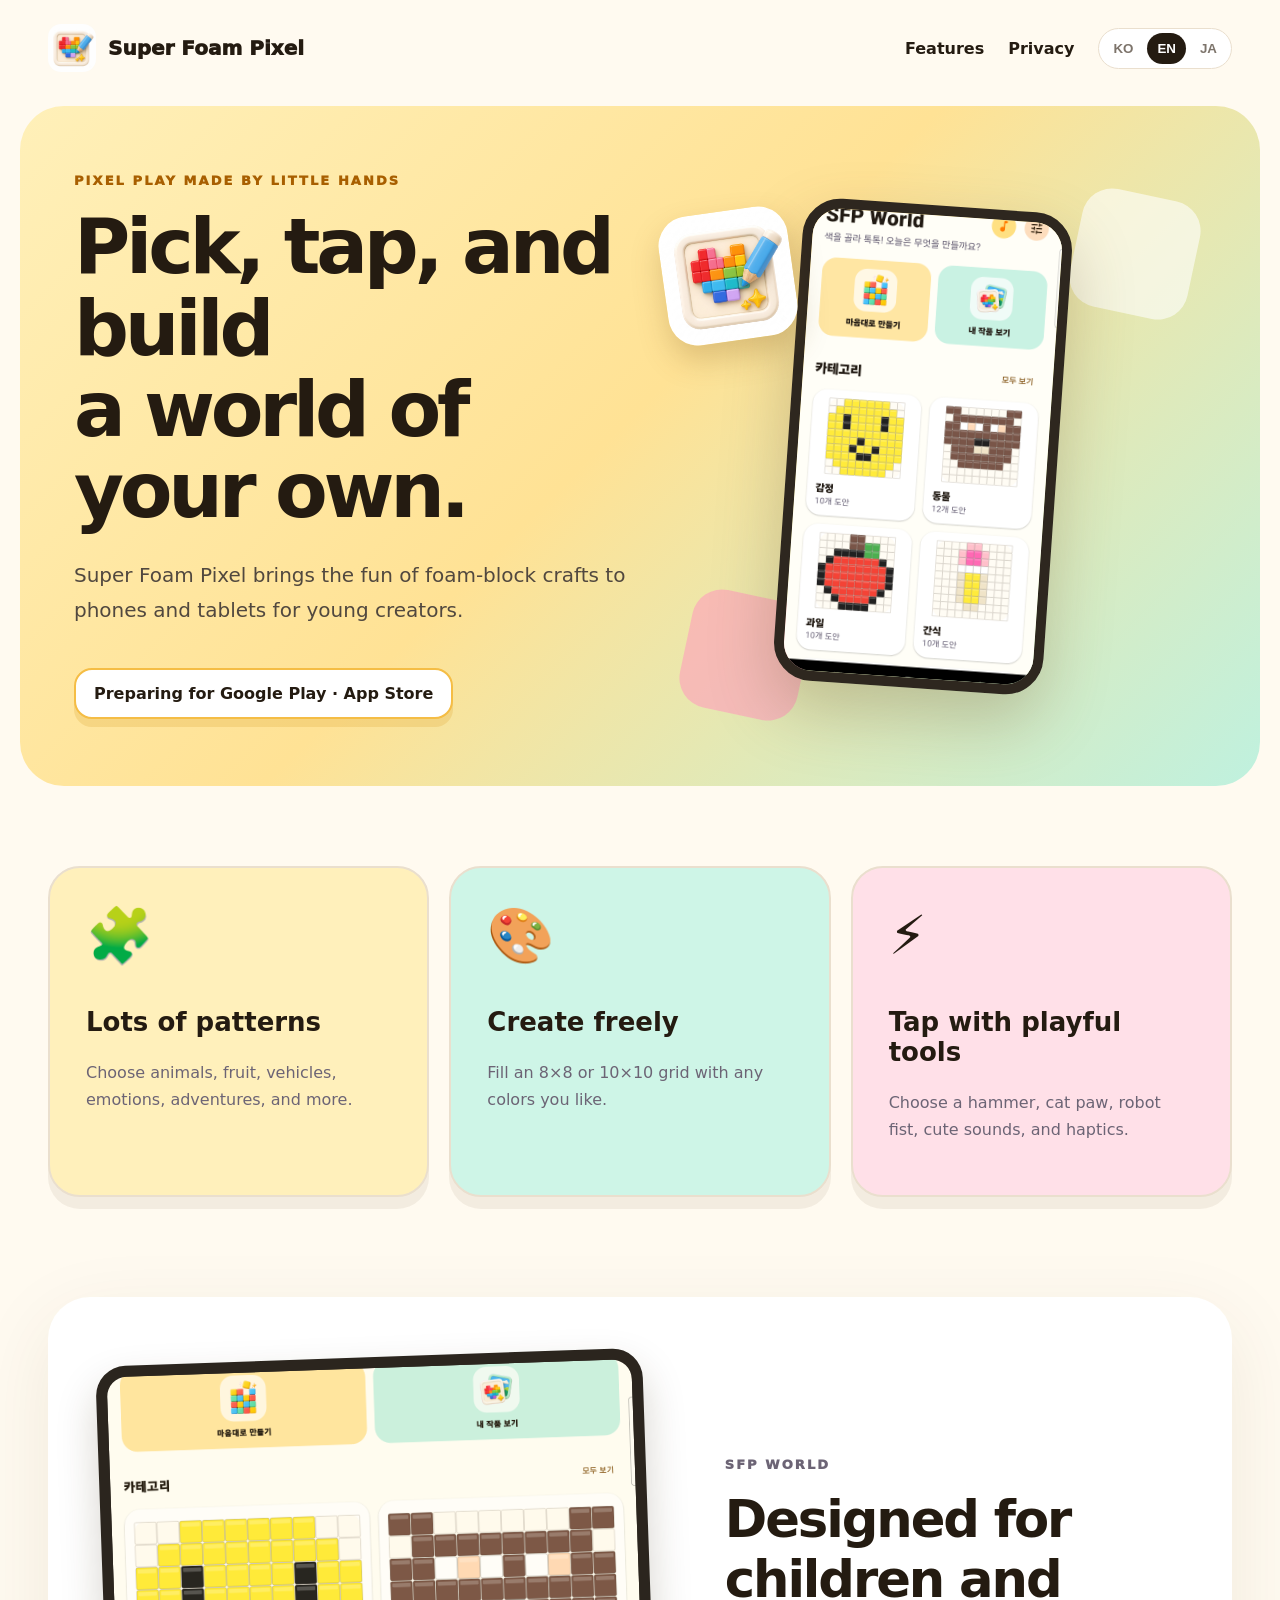
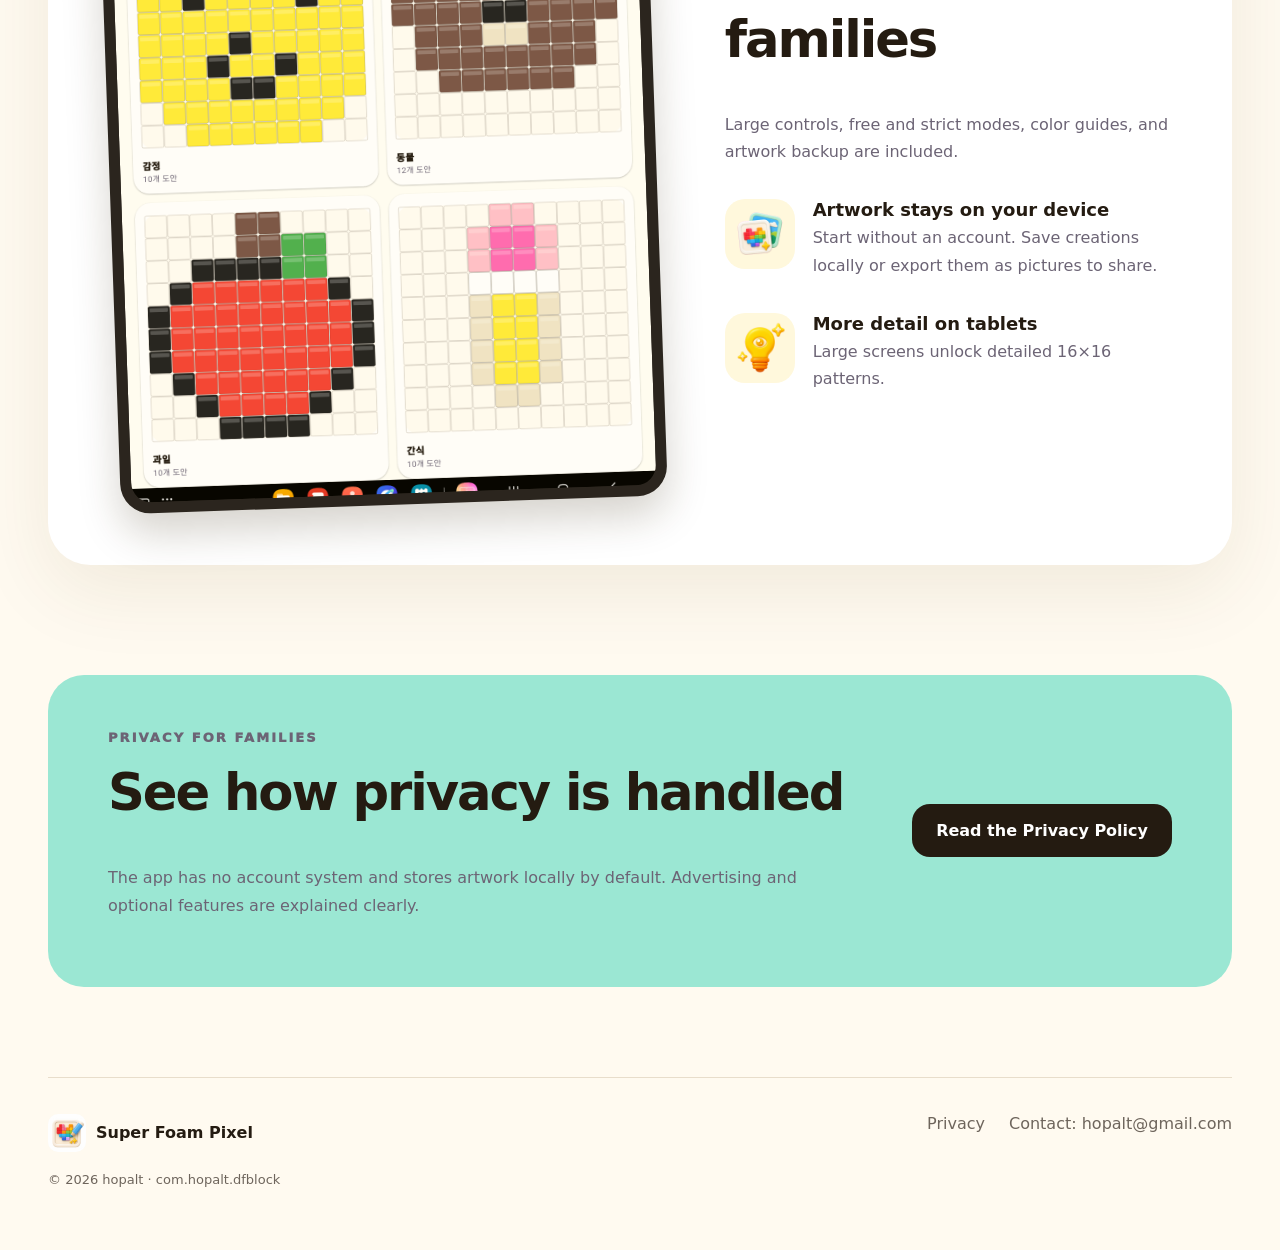
==== index.html @ 06f4672a "Add Super Foam Pixel static website" ====
<!doctype html>
<html lang="ko">
<head>
  <meta charset="utf-8">
  <meta name="viewport" content="width=device-width, initial-scale=1">
  <meta name="description" content="Super Foam Pixel - 아이를 위한 알록달록 픽셀 블록 놀이">
  <meta property="og:title" content="Super Foam Pixel">
  <meta property="og:description" content="Pick colors, tap blocks, and build your own pixel world.">
  <meta property="og:image" content="og.png">
  <title>Super Foam Pixel | SFP World</title>
  <link rel="icon" href="assets/app-icon.png">
  <link rel="stylesheet" href="styles.css">
  <script src="translations.js" defer></script>
  <script src="app.js" defer></script>
</head>
<body data-page="home">
  <header class="site-header">
    <a class="brand" href="#top" aria-label="Super Foam Pixel home"><img src="assets/app-icon.png" alt=""><span>Super Foam Pixel</span></a>
    <nav><a href="#features" data-i18n="navFeatures"></a><a class="privacy-link" href="privacy/" data-i18n="navPrivacy"></a><div class="language-picker" aria-label="Language"><button data-lang="ko">KO</button><button data-lang="en">EN</button><button data-lang="ja">JA</button></div></nav>
  </header>
  <main>
    <section class="hero" id="top">
      <div class="hero-copy"><p class="eyebrow" data-i18n="eyebrow"></p><h1 data-i18n="title"></h1><p class="hero-intro" data-i18n="intro"></p><div class="coming-soon" data-i18n="coming"></div></div>
      <div class="hero-art" aria-label="Super Foam Pixel app preview"><div class="pixel-cloud cloud-one"></div><div class="pixel-cloud cloud-two"></div><img class="phone-shot" src="assets/app-home-phone.png" alt="Super Foam Pixel home screen"><img class="hero-icon" src="assets/app-icon.png" alt=""></div>
    </section>
    <section class="features" id="features">
      <article class="feature-card yellow"><span>🧩</span><h2 data-i18n="templates"></h2><p data-i18n="templatesBody"></p></article>
      <article class="feature-card mint"><span>🎨</span><h2 data-i18n="free"></h2><p data-i18n="freeBody"></p></article>
      <article class="feature-card pink"><span>⚡</span><h2 data-i18n="impact"></h2><p data-i18n="impactBody"></p></article>
    </section>
    <section class="family-section">
      <div class="tablet-frame"><img src="assets/app-home-tablet.png" alt="Super Foam Pixel tablet home screen"></div>
      <div class="family-copy"><p class="eyebrow">SFP WORLD</p><h2 data-i18n="family"></h2><p data-i18n="familyBody"></p><div class="mini-features"><article><img src="assets/gallery.png" alt=""><div><h3 data-i18n="local"></h3><p data-i18n="localBody"></p></div></article><article><img src="assets/hint.png" alt=""><div><h3 data-i18n="tablet"></h3><p data-i18n="tabletBody"></p></div></article></div></div>
    </section>
    <section class="privacy-card"><div><p class="eyebrow">PRIVACY FOR FAMILIES</p><h2 data-i18n="privacy"></h2><p data-i18n="privacyBody"></p></div><a class="primary-button privacy-link" href="privacy/" data-i18n="privacyButton"></a></section>
  </main>
  <footer><div class="footer-brand"><img src="assets/app-icon.png" alt=""><strong>Super Foam Pixel</strong></div><div><a class="privacy-link" href="privacy/" data-i18n="navPrivacy"></a><a href="mailto:hopalt@gmail.com"><span data-i18n="contact"></span>: hopalt@gmail.com</a></div><p>© 2026 hopalt · com.hopalt.dfblock</p></footer>
</body>
</html>
---- styles.css ----
:root{--ink:#241b11;--muted:#6c6475;--cream:#fffaf0;--mint:#9be7d3}*{box-sizing:border-box}html{scroll-behavior:smooth}body{margin:0;color:var(--ink);background:var(--cream);font-family:ui-rounded,"SF Pro Rounded","Apple SD Gothic Neo","Noto Sans KR","Noto Sans JP",system-ui,sans-serif}a{color:inherit;text-decoration:none}.site-header,.policy-header{max-width:1240px;margin:auto;padding:24px 28px;display:flex;align-items:center;justify-content:space-between;gap:24px}.brand{display:flex;align-items:center;gap:12px;font-weight:950;font-size:20px}.brand img{width:48px;height:48px;border-radius:13px}nav{display:flex;align-items:center;gap:24px;font-weight:750}.language-picker{display:flex;gap:4px;background:#fff;padding:4px;border:1px solid #eadfce;border-radius:999px}.language-picker button{border:0;background:transparent;padding:8px 10px;border-radius:999px;font-weight:850;cursor:pointer;color:#7d746b}.language-picker button.active{background:var(--ink);color:#fff}.hero{max-width:1240px;margin:10px auto 80px;min-height:640px;padding:60px 54px;display:grid;grid-template-columns:1fr 1fr;align-items:center;border-radius:44px;overflow:hidden;background:linear-gradient(135deg,#fff0b9 0%,#ffe295 48%,#bff1df 100%);position:relative}.hero-copy{z-index:2}.eyebrow{color:#a85f00;font-size:13px;letter-spacing:.16em;font-weight:950;text-transform:uppercase}h1,h2,h3,p{margin-top:0}.hero h1{white-space:pre-line;font-size:clamp(44px,6vw,78px);line-height:1.06;letter-spacing:-.055em;margin:18px 0 26px}.hero-intro{max-width:600px;font-size:20px;line-height:1.75;color:#51483f}.coming-soon{display:inline-flex;margin-top:20px;padding:14px 18px;background:#fff;border:2px solid #f5bd45;border-radius:18px;font-weight:850;box-shadow:0 8px 0 #e4b54c55}.hero-art{height:560px;position:relative;display:flex;justify-content:center;align-items:center}.phone-shot{width:270px;max-height:545px;object-fit:cover;object-position:top;border:10px solid #2e271f;border-radius:38px;box-shadow:0 28px 65px #654a2745;transform:rotate(4deg);z-index:2}.hero-icon{width:130px;height:130px;border-radius:30px;position:absolute;left:4%;top:8%;z-index:3;box-shadow:0 15px 30px #7b561f40;transform:rotate(-8deg)}.pixel-cloud{position:absolute;width:120px;height:120px;background:#fff9;border-radius:30px;transform:rotate(12deg)}.cloud-one{right:2%;top:5%}.cloud-two{left:8%;bottom:2%;background:#ff9ebc99}.features{max-width:1240px;margin:0 auto 100px;padding:0 28px;display:grid;grid-template-columns:repeat(3,1fr);gap:20px}.feature-card{min-height:300px;padding:36px;border-radius:32px;border:2px solid #eadfce;box-shadow:0 12px 0 #5f482013}.feature-card span{font-size:54px;display:block;margin-bottom:40px}.feature-card h2{font-size:26px}.feature-card p,.family-copy>p,.mini-features p,.privacy-card p{color:var(--muted);line-height:1.7}.feature-card.yellow{background:#fff0bb}.feature-card.mint{background:#cef5e7}.feature-card.pink{background:#ffe0e8}.family-section{max-width:1184px;margin:0 auto 110px;padding:60px;background:#fff;border-radius:42px;display:grid;grid-template-columns:1.1fr .9fr;gap:70px;align-items:center;box-shadow:0 24px 80px #50390c16}.tablet-frame{background:#2b251e;border-radius:30px;padding:11px;transform:rotate(-2deg);box-shadow:0 20px 40px #39291035}.tablet-frame img{display:block;width:100%;border-radius:20px}.family-copy h2,.privacy-card h2{font-size:clamp(34px,4vw,54px);letter-spacing:-.04em}.mini-features{margin-top:34px;display:grid;gap:18px}.mini-features article{display:flex;gap:18px;align-items:flex-start}.mini-features img{width:70px;height:70px;object-fit:contain;background:#fff8dc;border-radius:20px;padding:7px}.mini-features h3{margin-bottom:4px;font-size:18px}.privacy-card{max-width:1184px;margin:0 auto 90px;padding:52px 60px;border-radius:36px;background:var(--mint);display:flex;align-items:center;justify-content:space-between;gap:50px}.privacy-card>div{max-width:760px}.primary-button{flex:none;padding:17px 24px;border-radius:18px;background:var(--ink);color:#fff;font-weight:900}footer{max-width:1184px;margin:auto;border-top:1px solid #e8ddcb;padding:36px 0 50px;display:grid;grid-template-columns:1fr auto;gap:20px;color:#6e655c}footer>div:nth-child(2){display:flex;gap:24px}footer>p{grid-column:1/-1;font-size:13px}.footer-brand{display:flex;align-items:center;gap:10px;color:var(--ink)}.footer-brand img{width:38px;height:38px;border-radius:10px}.policy-page{min-height:100vh;background:linear-gradient(180deg,#fff5d1 0,#fffaf0 380px)}.policy-header{border-bottom:1px solid #eadfce}.policy-document{max-width:860px;margin:60px auto 100px;padding:64px;background:#fff;border-radius:36px;box-shadow:0 24px 80px #50390c15}.policy-document h1{font-size:52px;letter-spacing:-.04em;margin:12px 0}.effective{color:#8a8178}.policy-intro{font-size:18px;line-height:1.8;padding:24px;border-radius:20px;background:#fff5cf}.policy-document section{padding:25px 0;border-bottom:1px solid #eee6dc}.policy-document section h2{font-size:22px}.policy-document section p{line-height:1.85;color:#554d45}.back-link{display:inline-block;margin-bottom:34px;font-weight:800}.contact-box{margin-top:32px;padding:22px;border-radius:18px;background:#d8f7ec;line-height:1.8}@media(max-width:800px){.site-header{align-items:flex-start}.site-header nav>a{display:none}.brand span{font-size:16px}.hero{margin:0 14px 60px;padding:42px 26px;grid-template-columns:1fr}.hero-art{height:470px}.hero-icon{width:92px;height:92px}.features{grid-template-columns:1fr}.family-section{margin:0 14px 70px;padding:28px;grid-template-columns:1fr}.privacy-card{margin:0 14px 70px;padding:34px;display:block}.primary-button{display:inline-block;margin-top:18px}footer{margin:0 22px;grid-template-columns:1fr}footer>div:nth-child(2){flex-direction:column;gap:10px}.policy-document{margin:30px 14px;padding:28px}.policy-document h1{font-size:38px}.policy-header{padding:18px 16px}}
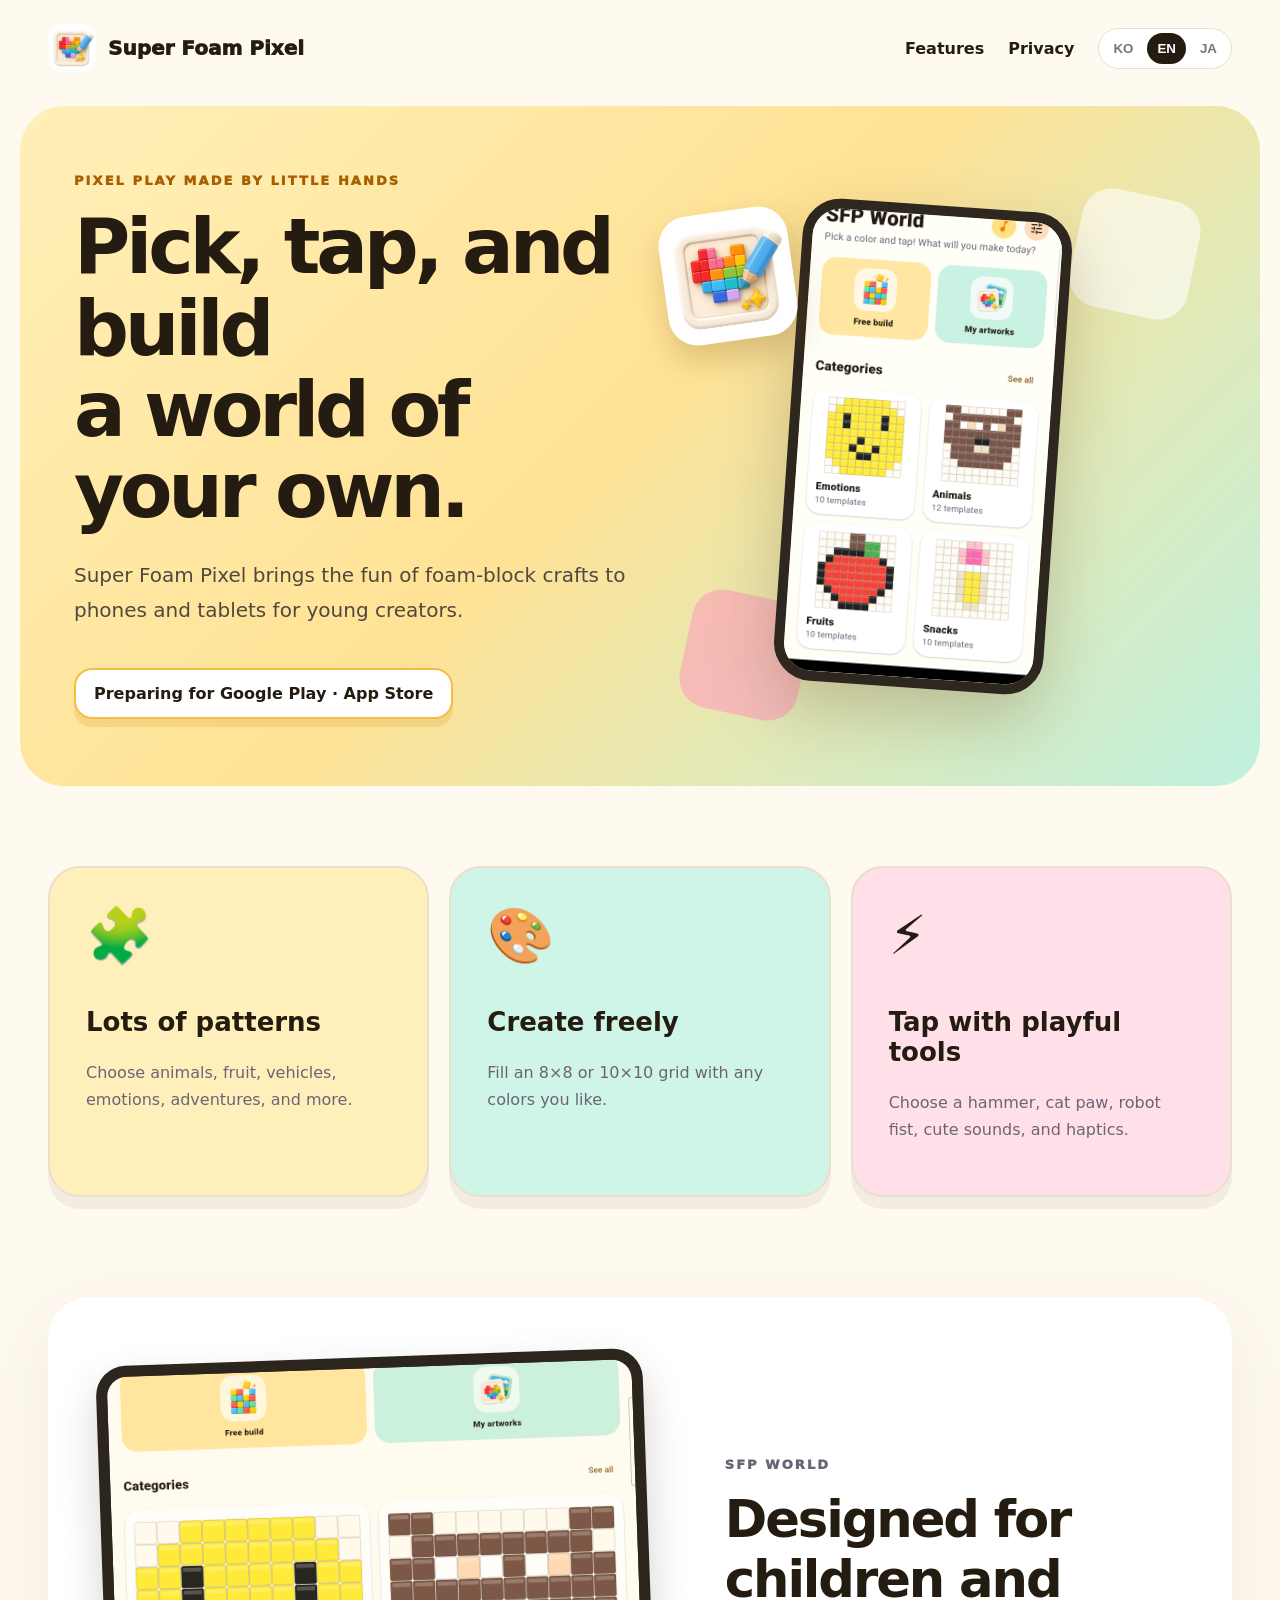
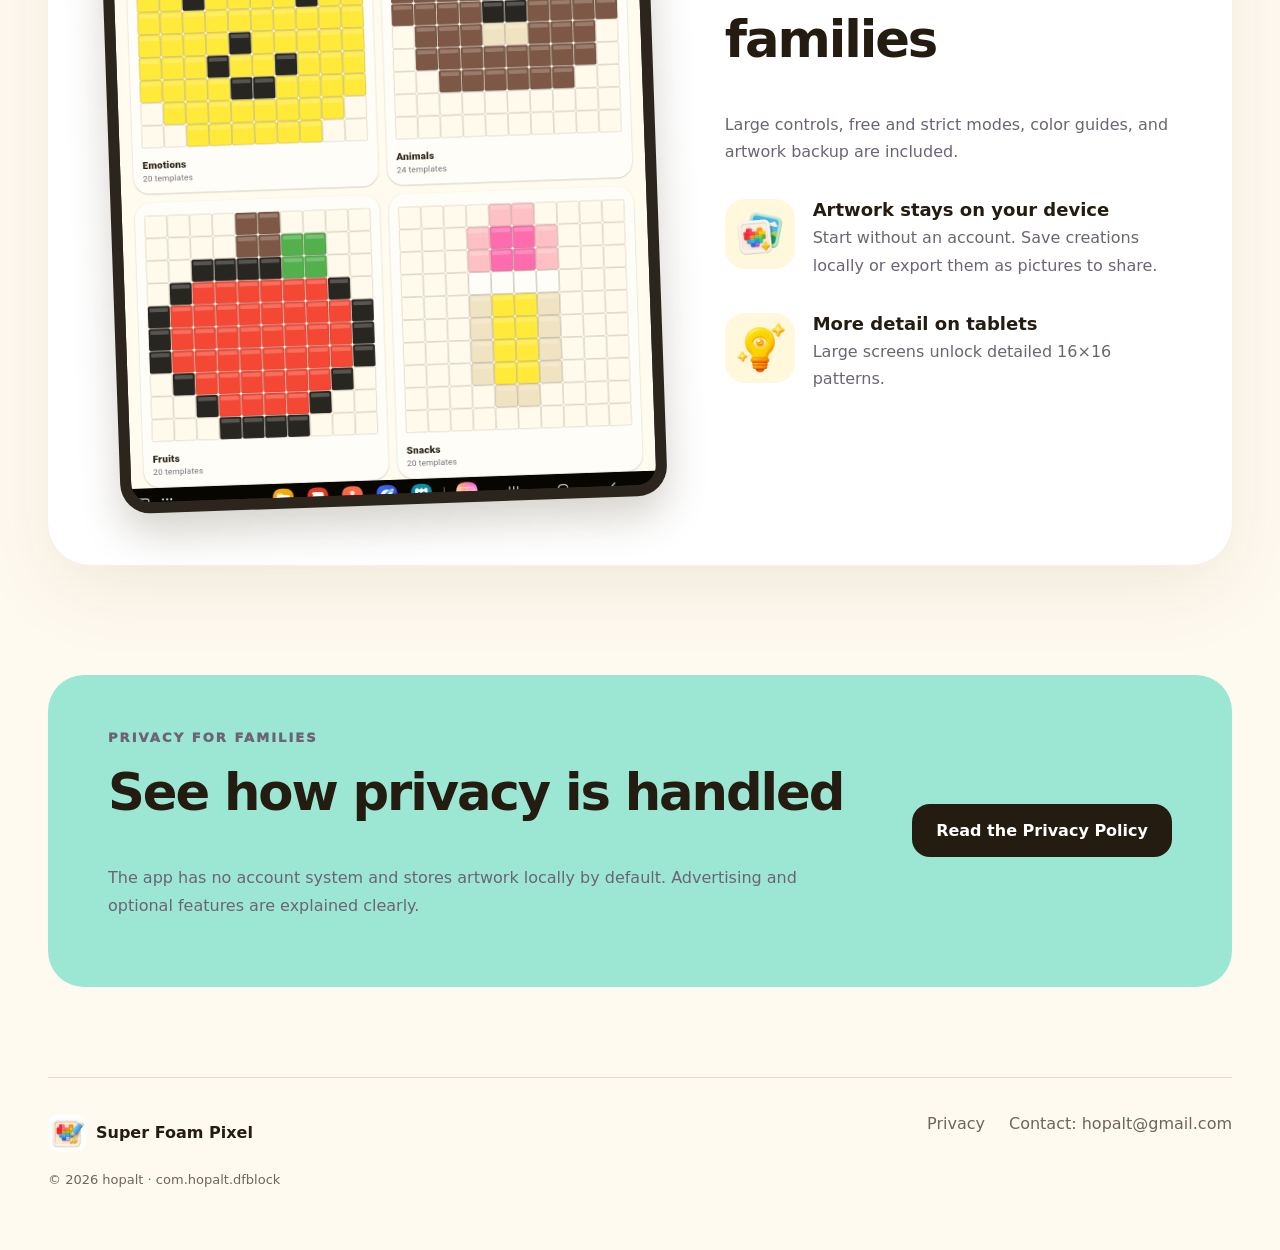
==== commit 995d0b00: "Add localized app previews" ====
--- a/index.html
+++ b/index.html
@@ -21,7 +21,7 @@
   <main>
     <section class="hero" id="top">
       <div class="hero-copy"><p class="eyebrow" data-i18n="eyebrow"></p><h1 data-i18n="title"></h1><p class="hero-intro" data-i18n="intro"></p><div class="coming-soon" data-i18n="coming"></div></div>
-      <div class="hero-art" aria-label="Super Foam Pixel app preview"><div class="pixel-cloud cloud-one"></div><div class="pixel-cloud cloud-two"></div><img class="phone-shot" src="assets/app-home-phone.png" alt="Super Foam Pixel home screen"><img class="hero-icon" src="assets/app-icon.png" alt=""></div>
+      <div class="hero-art" aria-label="Super Foam Pixel app preview"><div class="pixel-cloud cloud-one"></div><div class="pixel-cloud cloud-two"></div><img id="phone-preview" class="phone-shot" src="assets/app-home-phone-ko.png" alt="Super Foam Pixel home screen"><img class="hero-icon" src="assets/app-icon.png" alt=""></div>
     </section>
     <section class="features" id="features">
       <article class="feature-card yellow"><span>🧩</span><h2 data-i18n="templates"></h2><p data-i18n="templatesBody"></p></article>
@@ -29,7 +29,7 @@
       <article class="feature-card pink"><span>⚡</span><h2 data-i18n="impact"></h2><p data-i18n="impactBody"></p></article>
     </section>
     <section class="family-section">
-      <div class="tablet-frame"><img src="assets/app-home-tablet.png" alt="Super Foam Pixel tablet home screen"></div>
+      <div class="tablet-frame"><img id="tablet-preview" src="assets/app-home-tablet-ko.png" alt="Super Foam Pixel tablet home screen"></div>
       <div class="family-copy"><p class="eyebrow">SFP WORLD</p><h2 data-i18n="family"></h2><p data-i18n="familyBody"></p><div class="mini-features"><article><img src="assets/gallery.png" alt=""><div><h3 data-i18n="local"></h3><p data-i18n="localBody"></p></div></article><article><img src="assets/hint.png" alt=""><div><h3 data-i18n="tablet"></h3><p data-i18n="tabletBody"></p></div></article></div></div>
     </section>
     <section class="privacy-card"><div><p class="eyebrow">PRIVACY FOR FAMILIES</p><h2 data-i18n="privacy"></h2><p data-i18n="privacyBody"></p></div><a class="primary-button privacy-link" href="privacy/" data-i18n="privacyButton"></a></section>
--- a/styles.css
+++ b/styles.css
@@ -1 +1 @@
-:root{--ink:#241b11;--muted:#6c6475;--cream:#fffaf0;--mint:#9be7d3}*{box-sizing:border-box}html{scroll-behavior:smooth}body{margin:0;color:var(--ink);background:var(--cream);font-family:ui-rounded,"SF Pro Rounded","Apple SD Gothic Neo","Noto Sans KR","Noto Sans JP",system-ui,sans-serif}a{color:inherit;text-decoration:none}.site-header,.policy-header{max-width:1240px;margin:auto;padding:24px 28px;display:flex;align-items:center;justify-content:space-between;gap:24px}.brand{display:flex;align-items:center;gap:12px;font-weight:950;font-size:20px}.brand img{width:48px;height:48px;border-radius:13px}nav{display:flex;align-items:center;gap:24px;font-weight:750}.language-picker{display:flex;gap:4px;background:#fff;padding:4px;border:1px solid #eadfce;border-radius:999px}.language-picker button{border:0;background:transparent;padding:8px 10px;border-radius:999px;font-weight:850;cursor:pointer;color:#7d746b}.language-picker button.active{background:var(--ink);color:#fff}.hero{max-width:1240px;margin:10px auto 80px;min-height:640px;padding:60px 54px;display:grid;grid-template-columns:1fr 1fr;align-items:center;border-radius:44px;overflow:hidden;background:linear-gradient(135deg,#fff0b9 0%,#ffe295 48%,#bff1df 100%);position:relative}.hero-copy{z-index:2}.eyebrow{color:#a85f00;font-size:13px;letter-spacing:.16em;font-weight:950;text-transform:uppercase}h1,h2,h3,p{margin-top:0}.hero h1{white-space:pre-line;font-size:clamp(44px,6vw,78px);line-height:1.06;letter-spacing:-.055em;margin:18px 0 26px}.hero-intro{max-width:600px;font-size:20px;line-height:1.75;color:#51483f}.coming-soon{display:inline-flex;margin-top:20px;padding:14px 18px;background:#fff;border:2px solid #f5bd45;border-radius:18px;font-weight:850;box-shadow:0 8px 0 #e4b54c55}.hero-art{height:560px;position:relative;display:flex;justify-content:center;align-items:center}.phone-shot{width:270px;max-height:545px;object-fit:cover;object-position:top;border:10px solid #2e271f;border-radius:38px;box-shadow:0 28px 65px #654a2745;transform:rotate(4deg);z-index:2}.hero-icon{width:130px;height:130px;border-radius:30px;position:absolute;left:4%;top:8%;z-index:3;box-shadow:0 15px 30px #7b561f40;transform:rotate(-8deg)}.pixel-cloud{position:absolute;width:120px;height:120px;background:#fff9;border-radius:30px;transform:rotate(12deg)}.cloud-one{right:2%;top:5%}.cloud-two{left:8%;bottom:2%;background:#ff9ebc99}.features{max-width:1240px;margin:0 auto 100px;padding:0 28px;display:grid;grid-template-columns:repeat(3,1fr);gap:20px}.feature-card{min-height:300px;padding:36px;border-radius:32px;border:2px solid #eadfce;box-shadow:0 12px 0 #5f482013}.feature-card span{font-size:54px;display:block;margin-bottom:40px}.feature-card h2{font-size:26px}.feature-card p,.family-copy>p,.mini-features p,.privacy-card p{color:var(--muted);line-height:1.7}.feature-card.yellow{background:#fff0bb}.feature-card.mint{background:#cef5e7}.feature-card.pink{background:#ffe0e8}.family-section{max-width:1184px;margin:0 auto 110px;padding:60px;background:#fff;border-radius:42px;display:grid;grid-template-columns:1.1fr .9fr;gap:70px;align-items:center;box-shadow:0 24px 80px #50390c16}.tablet-frame{background:#2b251e;border-radius:30px;padding:11px;transform:rotate(-2deg);box-shadow:0 20px 40px #39291035}.tablet-frame img{display:block;width:100%;border-radius:20px}.family-copy h2,.privacy-card h2{font-size:clamp(34px,4vw,54px);letter-spacing:-.04em}.mini-features{margin-top:34px;display:grid;gap:18px}.mini-features article{display:flex;gap:18px;align-items:flex-start}.mini-features img{width:70px;height:70px;object-fit:contain;background:#fff8dc;border-radius:20px;padding:7px}.mini-features h3{margin-bottom:4px;font-size:18px}.privacy-card{max-width:1184px;margin:0 auto 90px;padding:52px 60px;border-radius:36px;background:var(--mint);display:flex;align-items:center;justify-content:space-between;gap:50px}.privacy-card>div{max-width:760px}.primary-button{flex:none;padding:17px 24px;border-radius:18px;background:var(--ink);color:#fff;font-weight:900}footer{max-width:1184px;margin:auto;border-top:1px solid #e8ddcb;padding:36px 0 50px;display:grid;grid-template-columns:1fr auto;gap:20px;color:#6e655c}footer>div:nth-child(2){display:flex;gap:24px}footer>p{grid-column:1/-1;font-size:13px}.footer-brand{display:flex;align-items:center;gap:10px;color:var(--ink)}.footer-brand img{width:38px;height:38px;border-radius:10px}.policy-page{min-height:100vh;background:linear-gradient(180deg,#fff5d1 0,#fffaf0 380px)}.policy-header{border-bottom:1px solid #eadfce}.policy-document{max-width:860px;margin:60px auto 100px;padding:64px;background:#fff;border-radius:36px;box-shadow:0 24px 80px #50390c15}.policy-document h1{font-size:52px;letter-spacing:-.04em;margin:12px 0}.effective{color:#8a8178}.policy-intro{font-size:18px;line-height:1.8;padding:24px;border-radius:20px;background:#fff5cf}.policy-document section{padding:25px 0;border-bottom:1px solid #eee6dc}.policy-document section h2{font-size:22px}.policy-document section p{line-height:1.85;color:#554d45}.back-link{display:inline-block;margin-bottom:34px;font-weight:800}.contact-box{margin-top:32px;padding:22px;border-radius:18px;background:#d8f7ec;line-height:1.8}@media(max-width:800px){.site-header{align-items:flex-start}.site-header nav>a{display:none}.brand span{font-size:16px}.hero{margin:0 14px 60px;padding:42px 26px;grid-template-columns:1fr}.hero-art{height:470px}.hero-icon{width:92px;height:92px}.features{grid-template-columns:1fr}.family-section{margin:0 14px 70px;padding:28px;grid-template-columns:1fr}.privacy-card{margin:0 14px 70px;padding:34px;display:block}.primary-button{display:inline-block;margin-top:18px}footer{margin:0 22px;grid-template-columns:1fr}footer>div:nth-child(2){flex-direction:column;gap:10px}.policy-document{margin:30px 14px;padding:28px}.policy-document h1{font-size:38px}.policy-header{padding:18px 16px}}
+:root{--ink:#241b11;--muted:#6c6475;--cream:#fffaf0;--mint:#9be7d3}*{box-sizing:border-box}html{scroll-behavior:smooth}body{margin:0;color:var(--ink);background:var(--cream);font-family:ui-rounded,"SF Pro Rounded","Apple SD Gothic Neo","Noto Sans KR","Noto Sans JP",system-ui,sans-serif}a{color:inherit;text-decoration:none}.site-header,.policy-header{max-width:1240px;margin:auto;padding:24px 28px;display:flex;align-items:center;justify-content:space-between;gap:24px}.brand{display:flex;align-items:center;gap:12px;font-weight:950;font-size:20px}.brand img{width:48px;height:48px;border-radius:13px}nav{display:flex;align-items:center;gap:24px;font-weight:750}.language-picker{display:flex;gap:4px;background:#fff;padding:4px;border:1px solid #eadfce;border-radius:999px}.language-picker button{border:0;background:transparent;padding:8px 10px;border-radius:999px;font-weight:850;cursor:pointer;color:#7d746b}.language-picker button.active{background:var(--ink);color:#fff}.hero{max-width:1240px;margin:10px auto 80px;min-height:640px;padding:60px 54px;display:grid;grid-template-columns:1fr 1fr;align-items:center;border-radius:44px;overflow:hidden;background:linear-gradient(135deg,#fff0b9 0%,#ffe295 48%,#bff1df 100%);position:relative}.hero-copy{z-index:2}.eyebrow{color:#a85f00;font-size:13px;letter-spacing:.16em;font-weight:950;text-transform:uppercase}h1,h2,h3,p{margin-top:0}.hero h1{white-space:pre-line;font-size:clamp(44px,6vw,78px);line-height:1.06;letter-spacing:-.055em;margin:18px 0 26px}html[lang=ja] .hero h1{font-size:clamp(42px,4.6vw,60px);line-height:1.12;letter-spacing:-.04em}.hero-intro{max-width:600px;font-size:20px;line-height:1.75;color:#51483f}.coming-soon{display:inline-flex;margin-top:20px;padding:14px 18px;background:#fff;border:2px solid #f5bd45;border-radius:18px;font-weight:850;box-shadow:0 8px 0 #e4b54c55}.hero-art{height:560px;position:relative;display:flex;justify-content:center;align-items:center}.phone-shot{width:270px;max-height:545px;object-fit:cover;object-position:top;border:10px solid #2e271f;border-radius:38px;box-shadow:0 28px 65px #654a2745;transform:rotate(4deg);z-index:2}.hero-icon{width:130px;height:130px;border-radius:30px;position:absolute;left:4%;top:8%;z-index:3;box-shadow:0 15px 30px #7b561f40;transform:rotate(-8deg)}.pixel-cloud{position:absolute;width:120px;height:120px;background:#fff9;border-radius:30px;transform:rotate(12deg)}.cloud-one{right:2%;top:5%}.cloud-two{left:8%;bottom:2%;background:#ff9ebc99}.features{max-width:1240px;margin:0 auto 100px;padding:0 28px;display:grid;grid-template-columns:repeat(3,1fr);gap:20px}.feature-card{min-height:300px;padding:36px;border-radius:32px;border:2px solid #eadfce;box-shadow:0 12px 0 #5f482013}.feature-card span{font-size:54px;display:block;margin-bottom:40px}.feature-card h2{font-size:26px}.feature-card p,.family-copy>p,.mini-features p,.privacy-card p{color:var(--muted);line-height:1.7}.feature-card.yellow{background:#fff0bb}.feature-card.mint{background:#cef5e7}.feature-card.pink{background:#ffe0e8}.family-section{max-width:1184px;margin:0 auto 110px;padding:60px;background:#fff;border-radius:42px;display:grid;grid-template-columns:1.1fr .9fr;gap:70px;align-items:center;box-shadow:0 24px 80px #50390c16}.tablet-frame{background:#2b251e;border-radius:30px;padding:11px;transform:rotate(-2deg);box-shadow:0 20px 40px #39291035}.tablet-frame img{display:block;width:100%;border-radius:20px}.family-copy h2,.privacy-card h2{font-size:clamp(34px,4vw,54px);letter-spacing:-.04em}.mini-features{margin-top:34px;display:grid;gap:18px}.mini-features article{display:flex;gap:18px;align-items:flex-start}.mini-features img{width:70px;height:70px;object-fit:contain;background:#fff8dc;border-radius:20px;padding:7px}.mini-features h3{margin-bottom:4px;font-size:18px}.privacy-card{max-width:1184px;margin:0 auto 90px;padding:52px 60px;border-radius:36px;background:var(--mint);display:flex;align-items:center;justify-content:space-between;gap:50px}.privacy-card>div{max-width:760px}.primary-button{flex:none;padding:17px 24px;border-radius:18px;background:var(--ink);color:#fff;font-weight:900}footer{max-width:1184px;margin:auto;border-top:1px solid #e8ddcb;padding:36px 0 50px;display:grid;grid-template-columns:1fr auto;gap:20px;color:#6e655c}footer>div:nth-child(2){display:flex;gap:24px}footer>p{grid-column:1/-1;font-size:13px}.footer-brand{display:flex;align-items:center;gap:10px;color:var(--ink)}.footer-brand img{width:38px;height:38px;border-radius:10px}.policy-page{min-height:100vh;background:linear-gradient(180deg,#fff5d1 0,#fffaf0 380px)}.policy-header{border-bottom:1px solid #eadfce}.policy-document{max-width:860px;margin:60px auto 100px;padding:64px;background:#fff;border-radius:36px;box-shadow:0 24px 80px #50390c15}.policy-document h1{font-size:52px;letter-spacing:-.04em;margin:12px 0}.effective{color:#8a8178}.policy-intro{font-size:18px;line-height:1.8;padding:24px;border-radius:20px;background:#fff5cf}.policy-document section{padding:25px 0;border-bottom:1px solid #eee6dc}.policy-document section h2{font-size:22px}.policy-document section p{line-height:1.85;color:#554d45}.back-link{display:inline-block;margin-bottom:34px;font-weight:800}.contact-box{margin-top:32px;padding:22px;border-radius:18px;background:#d8f7ec;line-height:1.8}@media(max-width:800px){.site-header{align-items:flex-start}.site-header nav>a{display:none}.brand span{font-size:16px}.hero{margin:0 14px 60px;padding:42px 26px;grid-template-columns:1fr}.hero-art{height:470px}.hero-icon{width:92px;height:92px}.features{grid-template-columns:1fr}.family-section{margin:0 14px 70px;padding:28px;grid-template-columns:1fr}.privacy-card{margin:0 14px 70px;padding:34px;display:block}.primary-button{display:inline-block;margin-top:18px}footer{margin:0 22px;grid-template-columns:1fr}footer>div:nth-child(2){flex-direction:column;gap:10px}.policy-document{margin:30px 14px;padding:28px}.policy-document h1{font-size:38px}.policy-header{padding:18px 16px}}
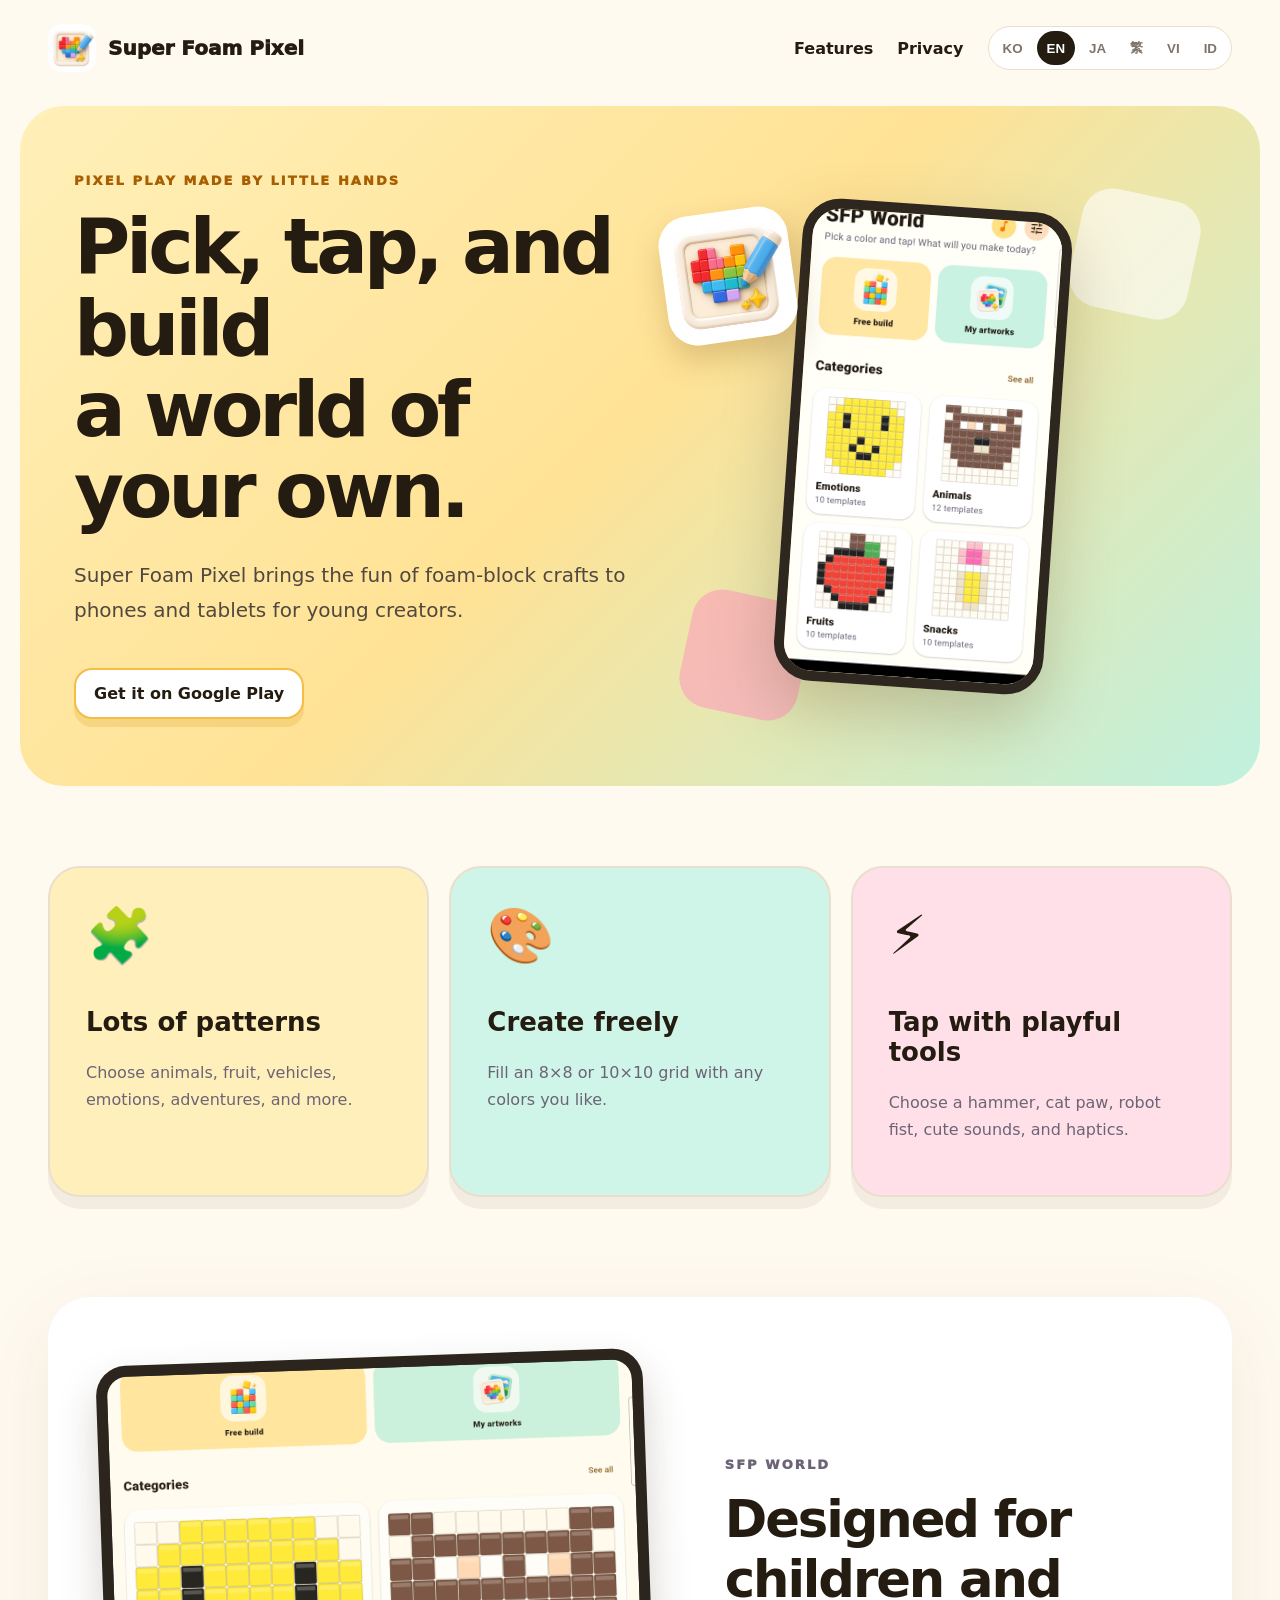
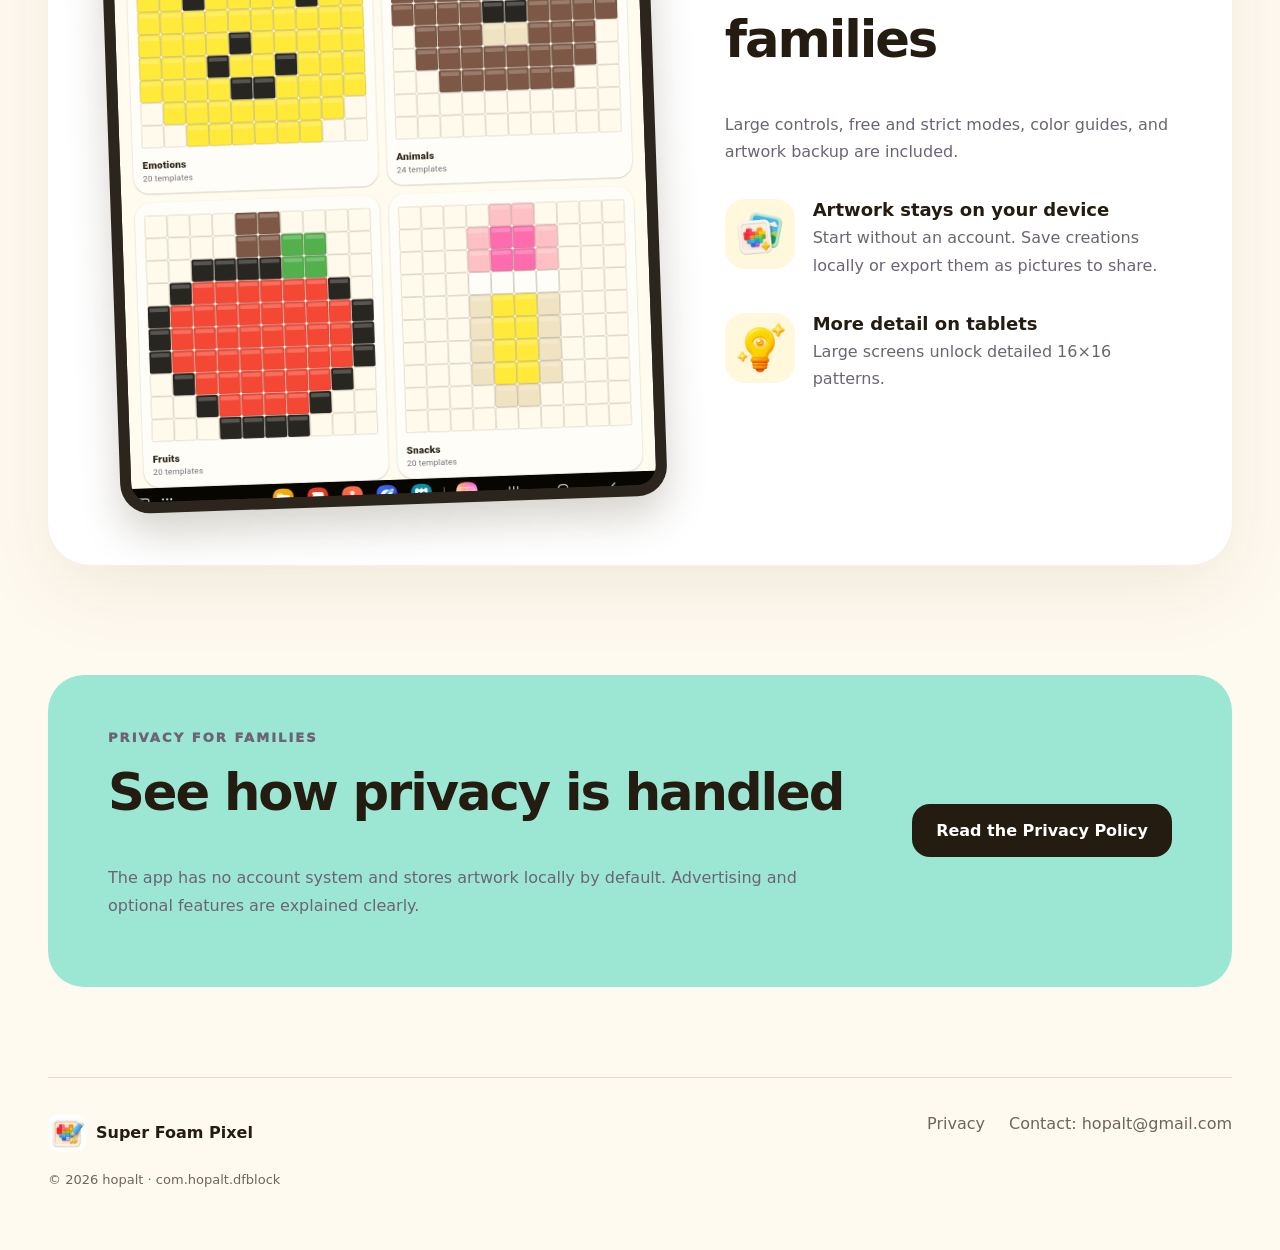
==== commit 2b314d5f: "Update multilingual site for Google Play launch" ====
--- a/index.html
+++ b/index.html
@@ -10,17 +10,18 @@
   <title>Super Foam Pixel | SFP World</title>
   <link rel="icon" href="assets/app-icon.png">
   <link rel="stylesheet" href="styles.css">
+  <link rel="stylesheet" href="language-picker.css">
   <script src="translations.js" defer></script>
   <script src="app.js" defer></script>
 </head>
 <body data-page="home">
   <header class="site-header">
     <a class="brand" href="#top" aria-label="Super Foam Pixel home"><img src="assets/app-icon.png" alt=""><span>Super Foam Pixel</span></a>
-    <nav><a href="#features" data-i18n="navFeatures"></a><a class="privacy-link" href="privacy/" data-i18n="navPrivacy"></a><div class="language-picker" aria-label="Language"><button data-lang="ko">KO</button><button data-lang="en">EN</button><button data-lang="ja">JA</button></div></nav>
+    <nav><a href="#features" data-i18n="navFeatures"></a><a class="privacy-link" href="privacy/" data-i18n="navPrivacy"></a><div class="language-picker" aria-label="Language"><button data-lang="ko">KO</button><button data-lang="en">EN</button><button data-lang="ja">JA</button><button data-lang="zh-Hant">繁</button><button data-lang="vi">VI</button><button data-lang="id">ID</button></div></nav>
   </header>
   <main>
     <section class="hero" id="top">
-      <div class="hero-copy"><p class="eyebrow" data-i18n="eyebrow"></p><h1 data-i18n="title"></h1><p class="hero-intro" data-i18n="intro"></p><div class="coming-soon" data-i18n="coming"></div></div>
+      <div class="hero-copy"><p class="eyebrow" data-i18n="eyebrow"></p><h1 data-i18n="title"></h1><p class="hero-intro" data-i18n="intro"></p><a class="coming-soon" href="https://play.google.com/store/apps/details?id=com.hopalt.dfblock" target="_blank" rel="noopener noreferrer" data-store-link></a></div>
       <div class="hero-art" aria-label="Super Foam Pixel app preview"><div class="pixel-cloud cloud-one"></div><div class="pixel-cloud cloud-two"></div><img id="phone-preview" class="phone-shot" src="assets/app-home-phone-ko.png" alt="Super Foam Pixel home screen"><img class="hero-icon" src="assets/app-icon.png" alt=""></div>
     </section>
     <section class="features" id="features">
--- a/language-picker.css
+++ b/language-picker.css
@@ -0,0 +1,30 @@
+.language-picker {
+  flex-wrap: wrap;
+  justify-content: center;
+  border-radius: 22px;
+}
+
+@media (max-width: 800px) {
+  .site-header,
+  .policy-header {
+    flex-direction: column;
+    align-items: stretch;
+  }
+
+  .language-picker {
+    width: 100%;
+    max-width: none;
+  }
+
+  .hero-copy,
+  .policy-document,
+  .policy-document p,
+  .coming-soon {
+    min-width: 0;
+    overflow-wrap: anywhere;
+  }
+
+  .coming-soon {
+    display: flex;
+  }
+}
